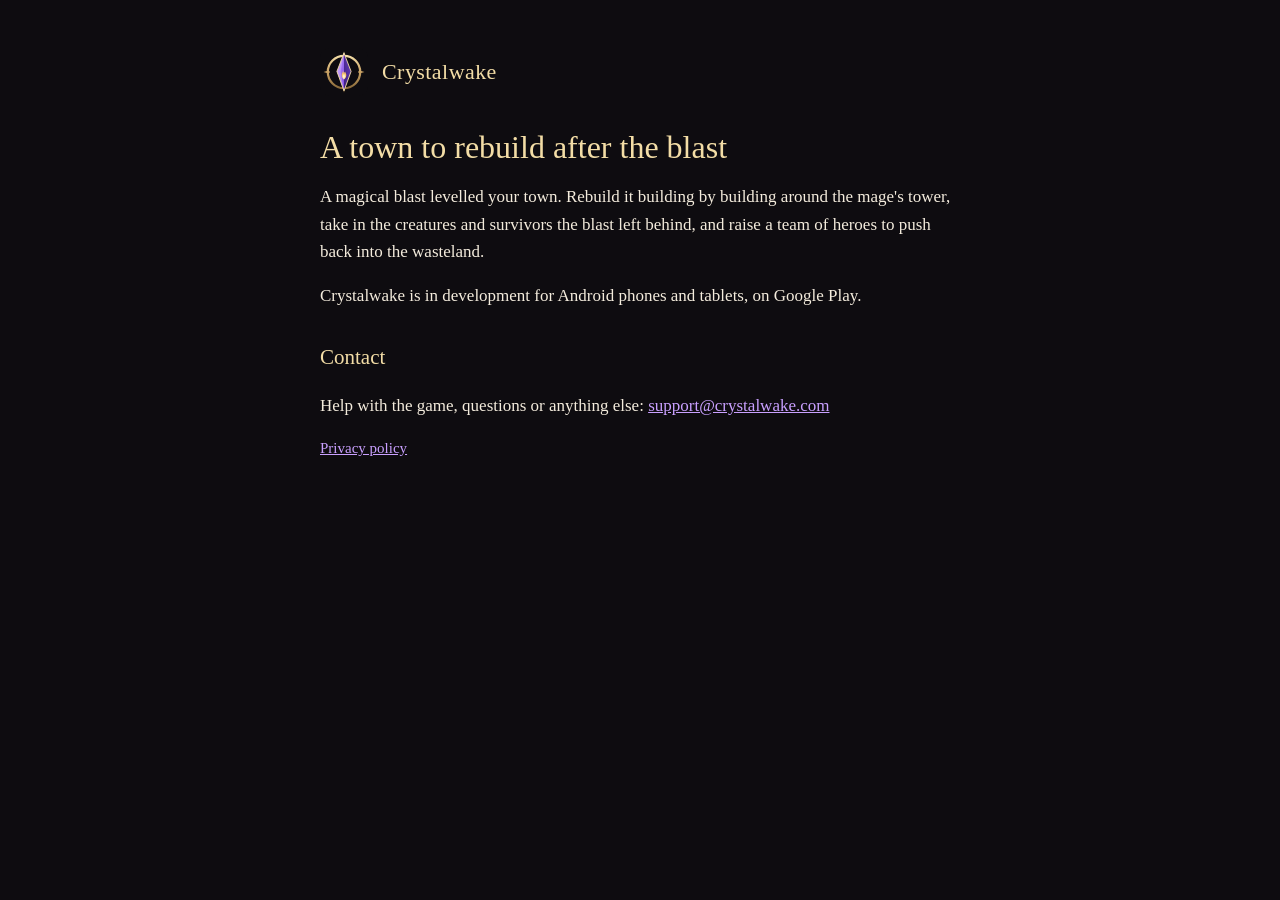
==== index.html @ 84128b28 "Crystalwake's site: the home page and the privacy policy at /privacy/" ====
<!doctype html>
<html lang="en">
<head>
<meta charset="utf-8">
<meta name="viewport" content="width=device-width, initial-scale=1">
<title>Crystalwake</title>
<meta name="description" content="Crystalwake: rebuild a town levelled by a magical blast, building by building, and raise a team of heroes.">
<link rel="icon" href="/icon.svg" type="image/svg+xml">
<link rel="stylesheet" href="/style.css">
</head>
<body>
<main>
<header><img src="/icon.svg" alt=""><a href="/">Crystalwake</a></header>
<h1>A town to rebuild after the blast</h1>
<p>A magical blast levelled your town. Rebuild it building by building around the mage's tower, take in the creatures and survivors the blast left behind, and raise a team of heroes to push back into the wasteland.</p>
<p>Crystalwake is in development for Android phones and tablets, on Google Play.</p>
<h2>Contact</h2>
<p>Help with the game, questions or anything else: <a href="mailto:support@crystalwake.com">support@crystalwake.com</a></p>
<p class="muted"><a href="/privacy/">Privacy policy</a></p>
</main>
</body>
</html>
---- style.css ----
:root { --bg: #0E0C10; --ink: #F4ECDD; --muted: #C9BFAE; --gold: #F3DDA6; --violet: #C9A0FF; }
* { box-sizing: border-box; }
html { background: var(--bg); }
body { margin: 0; background: var(--bg); color: var(--ink); font: 17px/1.6 Georgia, "Times New Roman", serif; }
main { max-width: 42rem; margin: 0 auto; padding: 48px 16px 64px; }
header { display: flex; align-items: center; gap: 14px; margin-bottom: 32px; }
header img { width: 48px; height: 48px; }
header a { color: var(--gold); text-decoration: none; font-size: 22px; letter-spacing: 0.02em; }
h1 { font-size: 32px; line-height: 1.2; margin: 0 0 8px; color: var(--gold); font-weight: normal; }
h2 { font-size: 21px; margin: 32px 0 8px; color: var(--gold); font-weight: normal; }
p, li { color: var(--ink); }
.muted { color: var(--muted); font-size: 15px; }
a { color: var(--violet); }
a:focus-visible { outline: 2px solid var(--gold); outline-offset: 2px; }
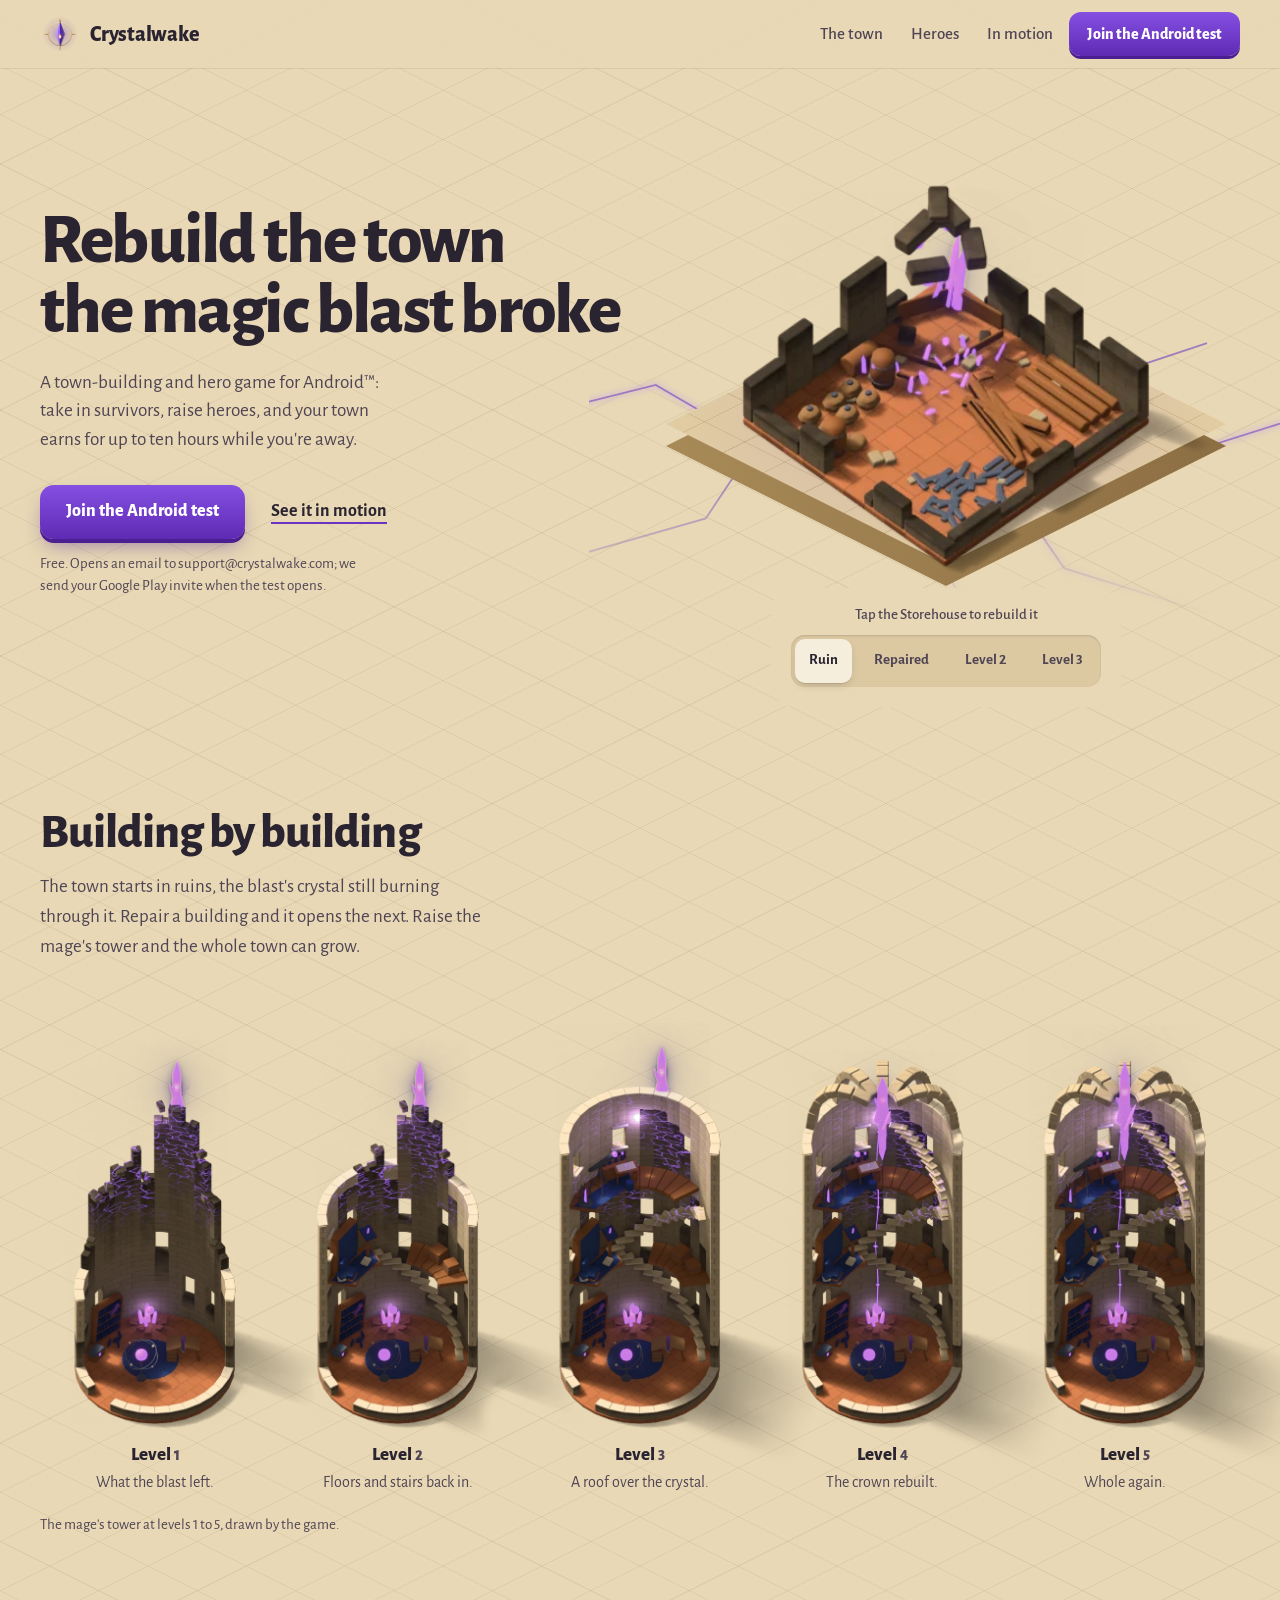
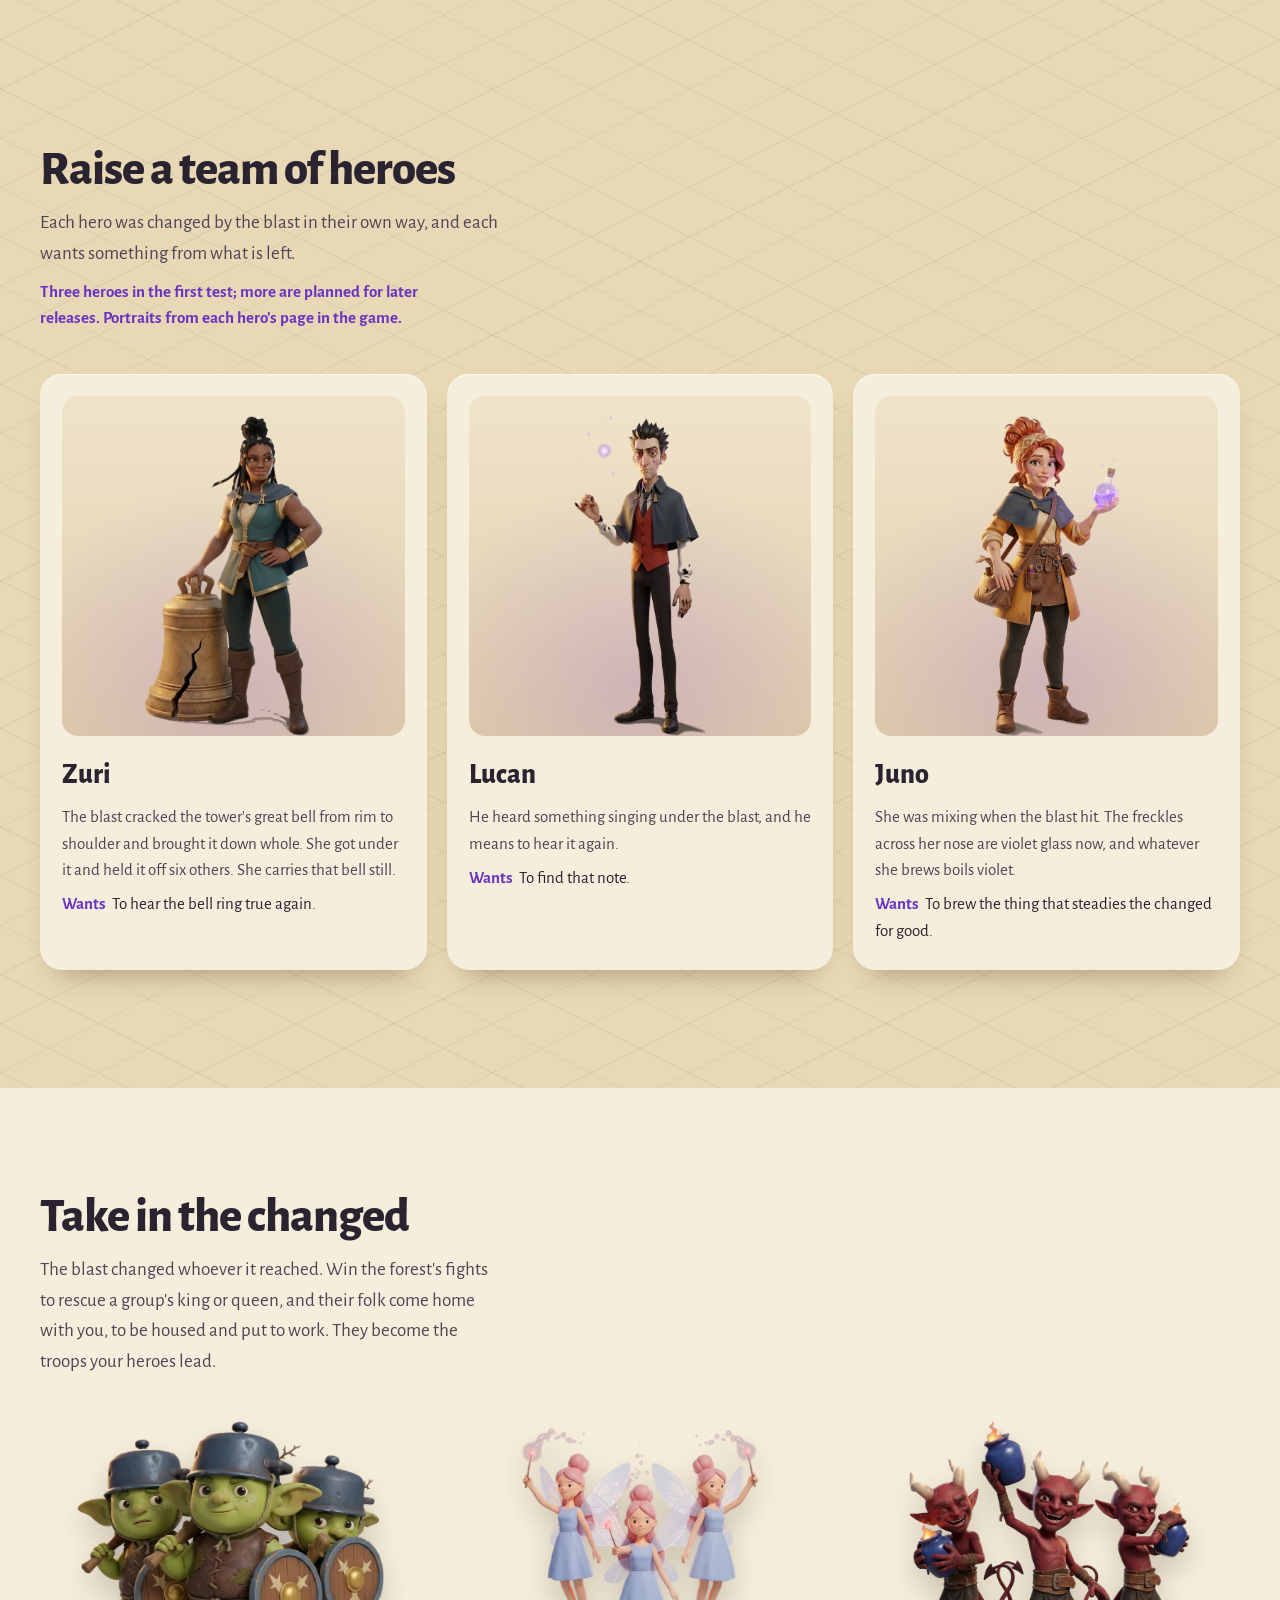
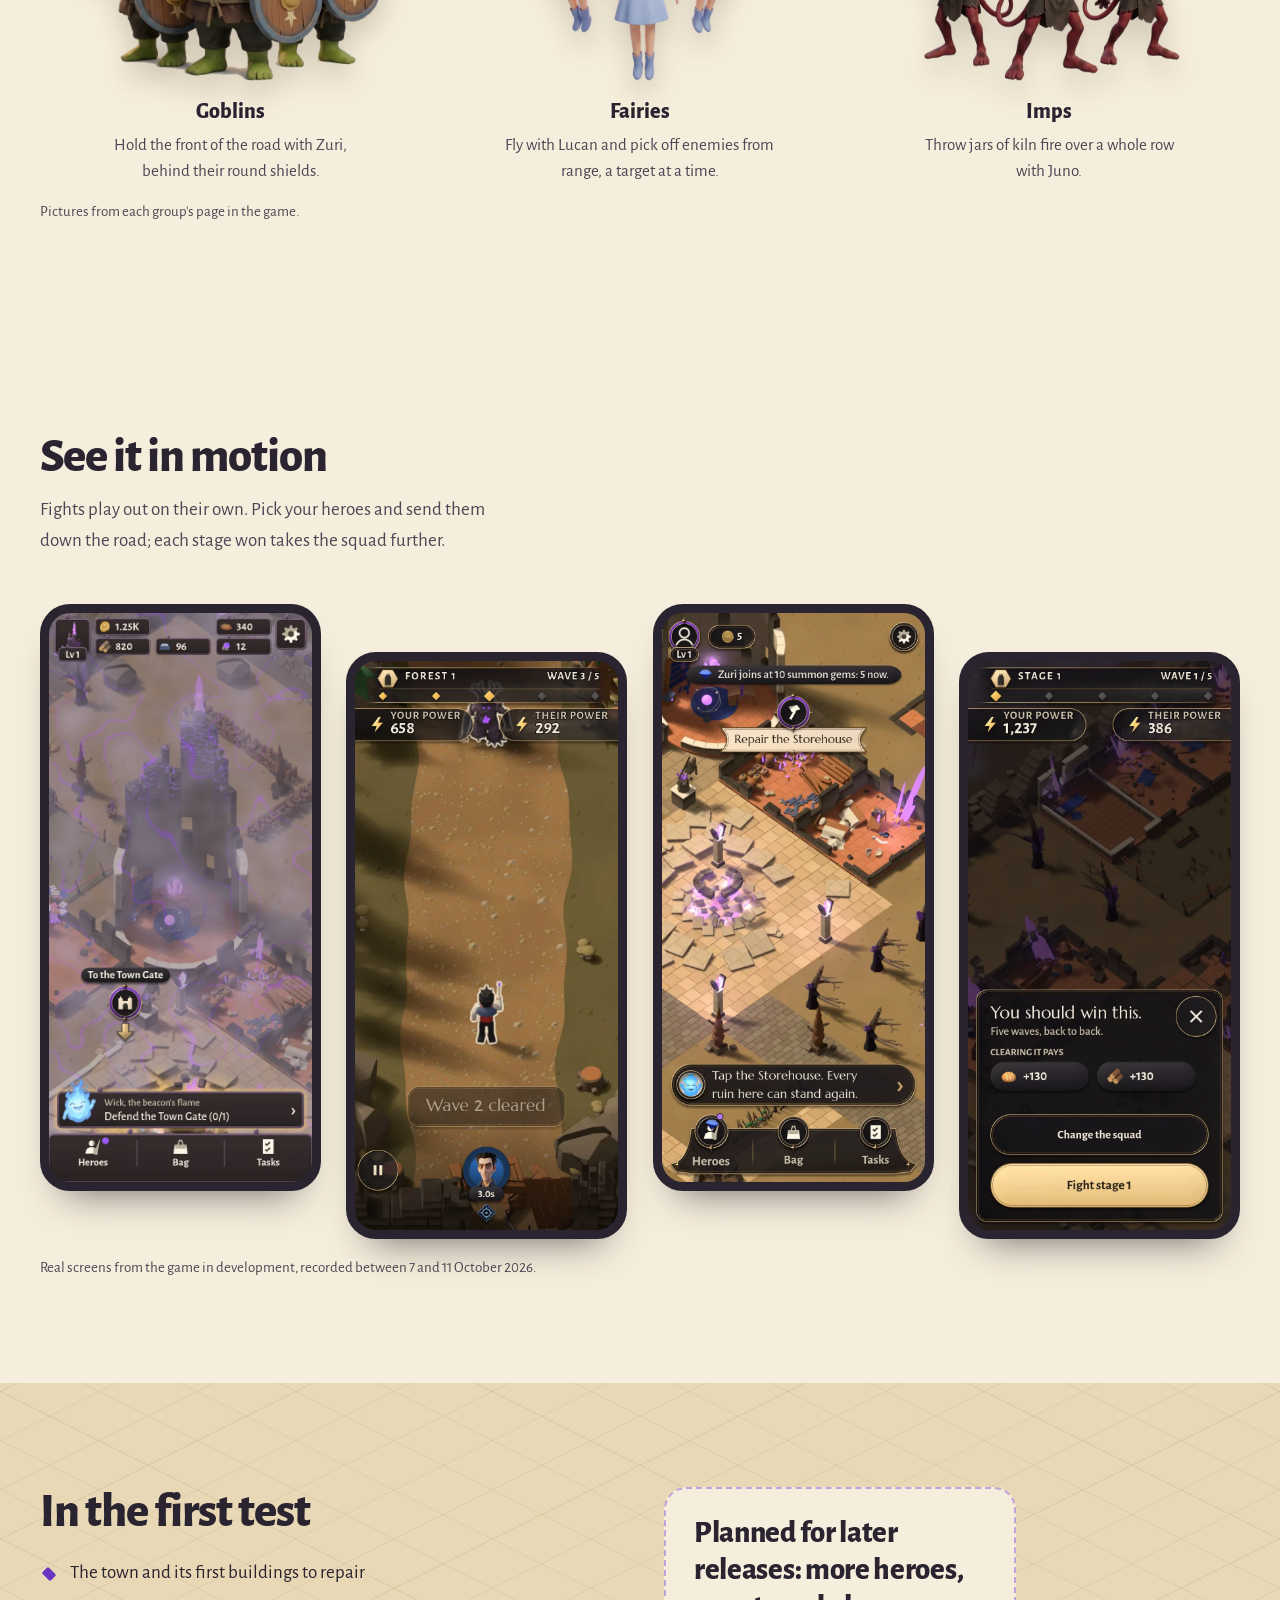
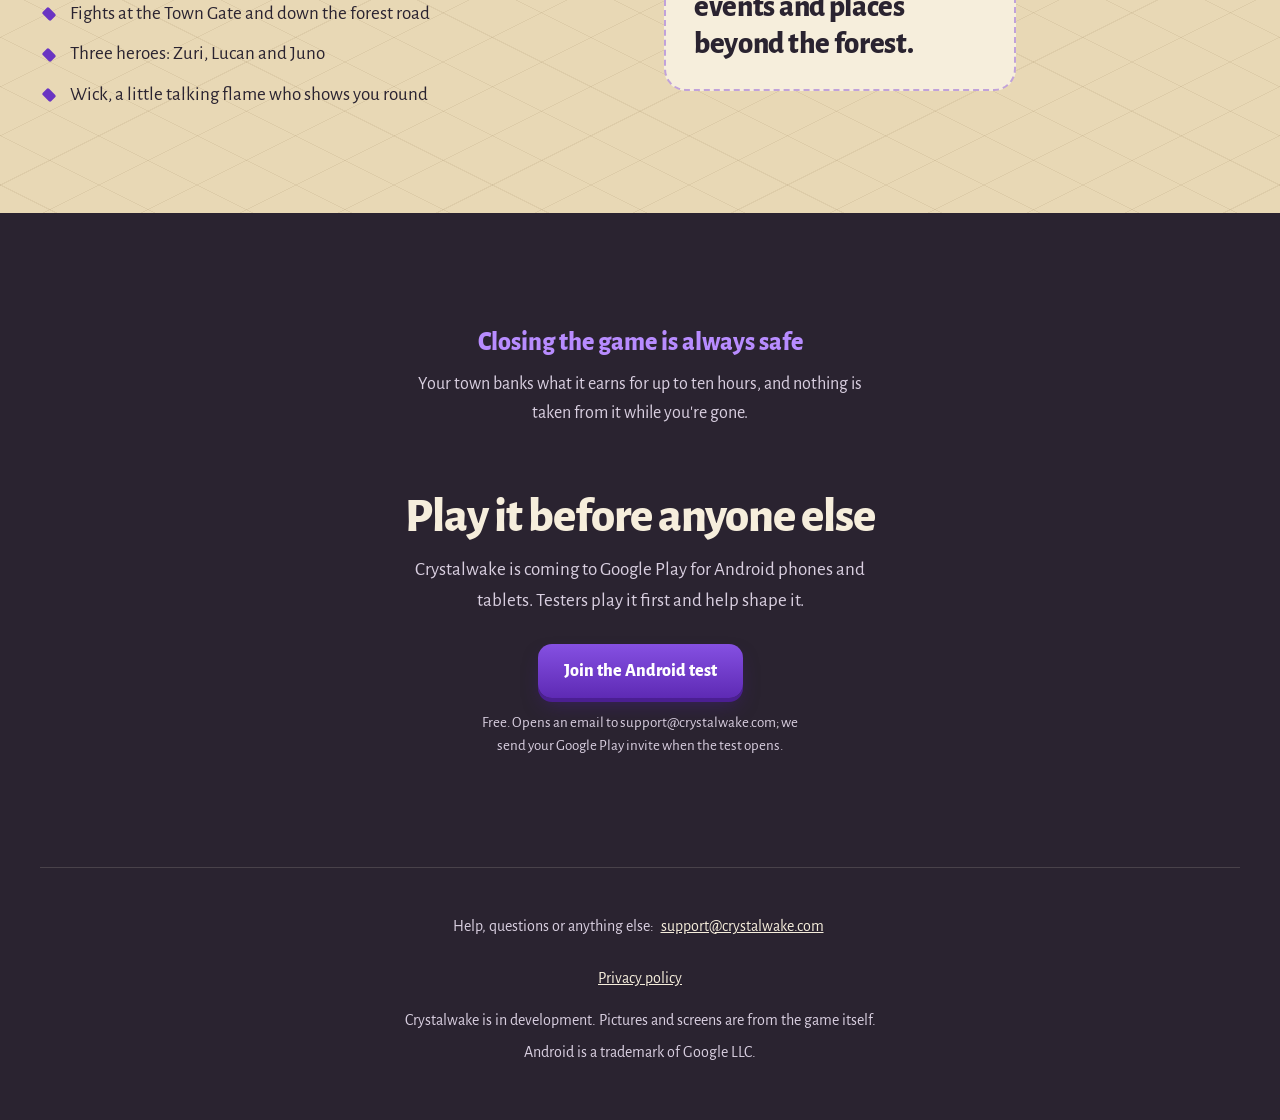
==== commit 6734b087: "Publish preview-3" ====
--- a/index.html
+++ b/index.html
@@ -3,20 +3,362 @@
 <head>
 <meta charset="utf-8">
 <meta name="viewport" content="width=device-width, initial-scale=1">
-<title>Crystalwake</title>
-<meta name="description" content="Crystalwake: rebuild a town levelled by a magical blast, building by building, and raise a team of heroes.">
-<link rel="icon" href="/icon.svg" type="image/svg+xml">
-<link rel="stylesheet" href="/style.css">
+<title>Crystalwake: rebuild the town the magic blast broke</title>
+<meta name="description" content="A town-building and hero game for Android phones and tablets. Rebuild a town a magic blast broke, take in its survivors, raise heroes and push back the mist. Join the Android test.">
+<link rel="canonical" href="https://crystalwake.com/">
+<meta property="og:type" content="website">
+<meta property="og:url" content="https://crystalwake.com/">
+<meta property="og:title" content="Crystalwake: rebuild the town the magic blast broke">
+<meta property="og:description" content="A town-building and hero game for Android phones and tablets. Rebuild a town a magic blast broke, take in its survivors, raise heroes and push back the mist. Join the Android test.">
+<meta property="og:image" content="https://crystalwake.com/assets/preview.jpg">
+<meta property="og:image:alt" content="The Storehouse as the blast left it and rebuilt, with the name Crystalwake">
+<meta name="twitter:card" content="summary_large_image">
+<link rel="icon" href="assets/emblem.svg" type="image/svg+xml">
+<link rel="preload" as="image" href="assets/store_ruin_body.webp">
+<script>document.documentElement.classList.add('js')</script>
+<style>
+@font-face { font-family: "Marcellus"; src: url(assets/fonts/Marcellus-400.woff2) format("woff2"); font-weight: 400; font-display: swap; unicode-range: U+0000-00FF, U+0131, U+0152-0153, U+02BB-02BC, U+02C6, U+02DA, U+02DC, U+0304, U+0308, U+0329, U+2000-206F, U+20AC, U+2122, U+2191, U+2193, U+2212, U+2215, U+FEFF, U+FFFD; }
+@font-face { font-family: "Alegreya Sans"; src: url([data-uri]) format("woff2"); font-weight: 400; font-display: block; unicode-range: U+0000-00FF, U+0131, U+0152-0153, U+02BB-02BC, U+02C6, U+02DA, U+02DC, U+0304, U+0308, U+0329, U+2000-206F, U+20AC, U+2122, U+2191, U+2193, U+2212, U+2215, U+FEFF, U+FFFD; }
+@font-face { font-family: "Alegreya Sans"; src: url([data-uri]) format("woff2"); font-weight: 500; font-display: block; unicode-range: U+0000-00FF, U+0131, U+0152-0153, U+02BB-02BC, U+02C6, U+02DA, U+02DC, U+0304, U+0308, U+0329, U+2000-206F, U+20AC, U+2122, U+2191, U+2193, U+2212, U+2215, U+FEFF, U+FFFD; }
+@font-face { font-family: "Alegreya Sans"; src: url([data-uri]) format("woff2"); font-weight: 700; font-display: block; unicode-range: U+0000-00FF, U+0131, U+0152-0153, U+02BB-02BC, U+02C6, U+02DA, U+02DC, U+0304, U+0308, U+0329, U+2000-206F, U+20AC, U+2122, U+2191, U+2193, U+2212, U+2215, U+FEFF, U+FFFD; }
+@font-face { font-family: "Alegreya Sans"; src: url([data-uri]) format("woff2"); font-weight: 800; font-display: block; unicode-range: U+0000-00FF, U+0131, U+0152-0153, U+02BB-02BC, U+02C6, U+02DA, U+02DC, U+0304, U+0308, U+0329, U+2000-206F, U+20AC, U+2122, U+2191, U+2193, U+2212, U+2215, U+FEFF, U+FFFD; }
+*, *::before, *::after { box-sizing: border-box; }
+html { -webkit-text-size-adjust: 100%; scroll-padding-top: 72px; }
+body { margin: 0; font-family: "Alegreya Sans", system-ui, sans-serif; font-size: 18px; line-height: 1.5; font-feature-settings: "lnum" 1; }
+img, video { display: block; max-width: 100%; height: auto; }
+[hidden] { display: none !important; }
+html, body { overflow-x: clip; }
+h1, h2, h3, p { margin: 0; }
+p { text-wrap: pretty; }
+a { color: inherit; }
+.skip { position: absolute; left: 16px; top: -100px; z-index: 100; padding: 12px 16px; background: #fff; color: #000; font-weight: 700; }
+.skip:focus { top: 12px; }
+:focus-visible { outline: 3px solid var(--focus, #F3DDA6); outline-offset: 3px; border-radius: 4px; }
+.sr-only { position: absolute; width: 1px; height: 1px; padding: 0; margin: -1px; overflow: hidden; clip: rect(0 0 0 0); white-space: nowrap; border: 0; }
+.layered { position: relative; }
+.layered img { position: absolute; inset: 0; width: 100%; height: 100%; }
+.layered img.shadow { opacity: .55; }
+.layered img.glow { opacity: .95; }
+@media (prefers-reduced-motion: reduce) {
+  *, *::before, *::after { animation-duration: .01ms !important; animation-delay: 0s !important; animation-iteration-count: 1 !important; transition-duration: .01ms !important; scroll-behavior: auto !important; }
+}
+.kbtn { display: inline-flex; align-items: center; justify-content: center; min-height: 56px; padding: 0 30px; border: 1px solid transparent; border-image: url(assets/kit_main.webp) 128 128 128 132 fill / 32px 32px 32px 33px / 14px stretch; font-weight: 800; font-size: 18px; color: #33210F; text-decoration: none; }
+.kbtn:hover { filter: brightness(1.06); }
+.kbtn:active { transform: translateY(1px); filter: brightness(.95); }
+.kbtn.small { min-height: 46px; padding: 0 20px; font-size: 16px; border-image-width: 26px 26px 26px 27px; border-image-outset: 11px; }
+.kpanel { border: 1px solid transparent; border-image: url(assets/kit_panel.webp) 152 fill / 38px / 14px stretch; padding: 28px; }
+.kparch { position: relative; border: 1px solid transparent; border-image: url(assets/kit_parchment.webp) 304 100 fill / 50% 18px / 6px stretch; color: #3B2A1E; padding: 24px 34px 18px; min-height: 92px; }
+.kplate { position: absolute; top: -16px; left: 30px; height: 30px; line-height: 30px; padding: 0 16px; border: 1px solid transparent; border-image: url(assets/kit_point.webp) 84 80 fill / 50% 23px / 8px stretch; font-family: "Marcellus", serif; font-size: 15px; color: #F3DDA6; white-space: nowrap; }
+.clipbtn { all: unset; box-sizing: border-box; display: flex; align-items: center; justify-content: center; min-height: 44px; margin: 14px auto 0; padding: 0 18px; border-radius: 22px; font-weight: 700; font-size: 16px; cursor: pointer; background: rgba(127, 127, 127, .18); }
+.clipbtn:focus-visible { outline: 3px solid var(--focus, #F3DDA6); outline-offset: 2px; }
+
+:root {
+  --sand: #E8D8B5; --sand-deep: #D3BC92; --sand-edge: #B89C6C; --dust: #F6EEDC; --ink: #2A2330; --ink-soft: #4F4554;
+  --vein: #6A34C2; --vein-light: #B88CFF; --mist: #EEE7FA; --night: #2A2330; --focus: #8146D8;
+}
+body { background: var(--sand); color: var(--ink); }
+.ground { background-color: var(--sand);
+  background-image: repeating-linear-gradient(26.565deg, rgba(120, 92, 52, .09) 0 1px, transparent 1px 44px), repeating-linear-gradient(-26.565deg, rgba(120, 92, 52, .09) 0 1px, transparent 1px 44px); }
+.bar { position: sticky; top: 0; z-index: 10; display: flex; align-items: center; gap: 24px; padding: 12px max(16px, calc((100% - 1200px) / 2)); background: rgba(232, 216, 181, .94); box-shadow: 0 1px 0 rgba(42, 35, 48, .08); }
+.brand { display: flex; align-items: center; gap: 10px; min-height: 44px; text-decoration: none; font-weight: 800; font-size: 22px; letter-spacing: -.01em; color: var(--ink); }
+.brand img { width: 40px; height: 40px; }
+.bar nav { display: flex; align-items: center; gap: 4px; margin-left: auto; }
+.bar nav a:not(.btn) { display: inline-flex; align-items: center; min-height: 44px; padding: 0 12px; text-decoration: none; font-weight: 500; font-size: 17px; color: var(--ink-soft); }
+.bar nav a:not(.btn):hover { color: var(--ink); text-decoration: underline; text-decoration-color: var(--vein); text-underline-offset: 6px; }
+.btn { display: inline-flex; align-items: center; justify-content: center; min-height: 54px; padding: 0 26px; border-radius: 14px; font-weight: 800; font-size: 18px; text-decoration: none; color: #fff;
+  background: linear-gradient(180deg, #8550E2, #5E2AB4); box-shadow: 0 4px 0 #4B1F92, 0 10px 20px -6px rgba(75, 31, 146, .55); transition: transform .12s ease, box-shadow .12s ease; }
+.btn:hover { transform: translateY(-1px); box-shadow: 0 5px 0 #4B1F92, 0 14px 24px -6px rgba(75, 31, 146, .6); }
+.btn:active { transform: translateY(3px); box-shadow: 0 1px 0 #4B1F92; }
+.btn.small { min-height: 44px; padding: 0 18px; font-size: 16px; border-radius: 12px; box-shadow: 0 3px 0 #4B1F92; }
+.textlink { display: inline-flex; align-items: center; min-height: 44px; padding: 0 6px; font-weight: 700; font-size: 18px; color: var(--ink); text-underline-offset: 6px; text-decoration-thickness: 2px; text-decoration-color: var(--vein); }
+
+.hero { position: relative; overflow: hidden; display: grid; grid-template-columns: minmax(0, 1fr) minmax(0, 1fr); align-items: center; gap: 24px; min-height: calc(84svh - 72px); padding: 8px max(16px, calc((100% - 1200px) / 2)) 24px; }
+#town { padding-top: 56px; }
+.veins { position: absolute; top: 0; bottom: 0; left: 46%; right: 0; width: 54%; height: 100%; pointer-events: none; -webkit-mask-image: linear-gradient(#000 58%, transparent 80%); mask-image: linear-gradient(#000 58%, transparent 80%); }
+.veins path { fill: none; stroke: var(--vein); stroke-width: 2.2; stroke-linecap: round; opacity: .55; }
+.veins path.glow { stroke: var(--vein-light); stroke-width: 9; opacity: .22; filter: blur(3px); }
+.copy { position: relative; z-index: 2; max-width: 620px; }
+h1 { font-weight: 800; font-size: clamp(44px, 5.6vw, 84px); line-height: .98; letter-spacing: -.025em; color: var(--ink); }
+h1 .l { display: block; }
+.sub { margin-top: 22px; font-size: clamp(19px, 1.5vw, 21px); line-height: 1.5; color: var(--ink-soft); max-width: 36ch; }
+.actions { display: flex; flex-wrap: wrap; align-items: center; gap: 14px 20px; margin-top: 30px; }
+.note { margin-top: 14px; font-size: 15px; color: var(--ink-soft); max-width: 42ch; }
+
+.board { --k: 1; position: relative; z-index: 1; justify-self: center; width: calc(600px * var(--k)); height: calc(520px * var(--k) + 96px); }
+.plot { position: absolute; left: 50%; top: calc(330px * var(--k)); width: calc(560px * var(--k)); height: calc(280px * var(--k)); transform: translate(-50%, -50%); }
+.plot::before, .plot::after { content: ""; position: absolute; inset: 0; clip-path: polygon(50% 0, 100% 50%, 50% 100%, 0 50%); }
+.plot::after { background: linear-gradient(90deg, #A88A58, #8C6E43); transform: translateY(calc(22px * var(--k))); z-index: -1; }
+.plot::before { background-color: #E2CDA2; background-image: repeating-linear-gradient(26.565deg, rgba(120, 92, 52, .16) 0 1px, transparent 1px calc(36px * var(--k))), repeating-linear-gradient(-26.565deg, rgba(120, 92, 52, .16) 0 1px, transparent 1px calc(36px * var(--k))), radial-gradient(closest-side, rgba(129, 70, 216, .18), transparent); }
+.building { all: unset; position: absolute; left: calc(50% - 197px * var(--k) * 1.12); top: calc(330px * var(--k) - 287px * var(--k) * 1.12); width: calc(462px * var(--k) * 1.12); height: calc(436px * var(--k) * 1.12); cursor: pointer; }
+.building:focus-visible { outline: 3px solid var(--focus); outline-offset: -40px; border-radius: 24px; }
+.state { position: absolute; inset: 0; opacity: 0; transition: opacity .35s ease, transform .35s ease; transform: translateY(6px); }
+.state.on { opacity: 1; transform: none; }
+.puff { position: absolute; left: 42%; top: 50%; width: 10px; height: 10px; border-radius: 50%; background: rgba(240, 228, 200, .95); opacity: 0; pointer-events: none; }
+.building.built .puff { animation: puff .7s ease-out; }
+.building.built .puff:nth-child(2) { --dx: -90px; --dy: -40px; } .building.built .puff:nth-child(3) { --dx: 80px; --dy: -54px; } .building.built .puff:nth-child(4) { --dx: -40px; --dy: 30px; } .building.built .puff:nth-child(5) { --dx: 110px; --dy: 20px; }
+@keyframes puff { 0% { opacity: .9; transform: translate(0, 0) scale(1); } 100% { opacity: 0; transform: translate(var(--dx, 0), var(--dy, -60px)) scale(5); } }
+.tap { position: absolute; left: 50%; top: calc(500px * var(--k)); transform: translateX(-50%); display: none; width: max-content; max-width: 100%; text-align: center; padding: 10px 14px 14px; border-radius: 18px; background: var(--sand); box-shadow: 0 0 0 6px var(--sand); }
+html.js .tap { display: block; }
+.tap p { font-size: 15px; font-weight: 500; color: var(--ink-soft); margin-bottom: 8px; }
+.seg { display: inline-flex; padding: 4px; gap: 8px; border-radius: 14px; background: #DCC9A2; box-shadow: inset 0 1px 2px rgba(42, 35, 48, .18); }
+.seg button { all: unset; box-sizing: border-box; min-height: 44px; min-width: 44px; padding: 0 14px; border-radius: 10px; font-weight: 700; font-size: 15px; color: var(--ink-soft); cursor: pointer; display: inline-flex; align-items: center; }
+.seg button[aria-pressed="true"] { background: var(--dust); color: var(--ink); box-shadow: 0 1px 0 rgba(0, 0, 0, .08), 0 4px 10px -4px rgba(42, 35, 48, .3); }
+.seg button:focus-visible { outline: 3px solid var(--focus); outline-offset: 1px; }
+.mist { position: absolute; inset: -10%; pointer-events: none; z-index: 3; }
+.mist span { position: absolute; border-radius: 50%; background: radial-gradient(closest-side, rgba(238, 231, 250, .96), rgba(238, 231, 250, .6) 55%, rgba(238, 231, 250, 0)); animation: clear 1.9s cubic-bezier(.3, .6, .2, 1) .35s both; }
+.mist span:nth-child(1) { left: 40%; top: 18%; width: 60%; height: 64%; --mx: 30%; --my: -12%; }
+.mist span:nth-child(2) { left: 52%; top: 40%; width: 56%; height: 58%; --mx: 40%; --my: 26%; animation-delay: .45s; }
+.mist span:nth-child(3) { left: 30%; top: 46%; width: 48%; height: 50%; --mx: -36%; --my: 30%; animation-delay: .25s; }
+@keyframes clear { from { opacity: 1; transform: none; } to { opacity: 0; transform: translate(var(--mx), var(--my)) scale(1.3); } }
+
+section { position: relative; }
+.wrap { width: min(1200px, 100% - 32px); margin: 0 auto; }
+h2 { font-weight: 800; font-size: clamp(34px, 3.8vw, 56px); line-height: 1.02; letter-spacing: -.02em; color: var(--ink); text-wrap: balance; }
+.lead { margin-top: 14px; font-size: 19px; line-height: 1.6; color: var(--ink-soft); max-width: 46ch; }
+.band { padding: 104px 0; }
+
+.levels { display: grid; grid-template-columns: repeat(5, minmax(0, 1fr)); gap: 12px; margin-top: 48px; }
+.level { margin: 0; text-align: center; }
+.level .layered { width: 200%; aspect-ratio: 937 / 953; margin: 0 0 -22% 3.2%; -webkit-mask-image: linear-gradient(to right, #000 40%, transparent 62%); mask-image: linear-gradient(to right, #000 40%, transparent 62%); }
+.level figcaption { position: relative; }
+.level figcaption { margin-top: 12px; }
+.level b { display: block; font-weight: 800; font-size: 19px; }
+.level span { font-size: 16px; color: var(--ink-soft); }
+.levels-wrap { overflow: visible; }
+.caption { margin-top: 18px; font-size: 15px; color: var(--ink-soft); max-width: 62ch; }
+[data-fact^="date"] { white-space: nowrap; }
+
+.changed { background: var(--dust); }
+.changed .wrap { display: grid; grid-template-columns: minmax(0, 1fr) minmax(0, 1fr); gap: 48px; align-items: center; }
+.folk-wrap { display: block !important; }
+.folk { display: grid; grid-template-columns: repeat(3, minmax(0, 1fr)); gap: 28px; margin-top: 44px; }
+.folk figure { margin: 0; text-align: center; }
+.folk img { width: 100%; height: 260px; object-fit: contain; object-position: bottom; filter: drop-shadow(0 14px 14px rgba(70, 50, 30, .22)); }
+.folk figcaption { margin: 14px auto 0; max-width: 30ch; font-size: 17px; line-height: 1.5; color: var(--ink-soft); }
+.folk figcaption b { display: block; font-weight: 800; font-size: 22px; color: var(--ink); margin-bottom: 4px; }
+
+.roster { display: grid; grid-auto-flow: column; grid-auto-columns: minmax(280px, 1fr); gap: 20px; margin: 24px -14px -30px; overflow-x: auto; scroll-snap-type: x mandatory; scroll-padding: 0 14px; padding: 20px 14px 44px; }
+.card { scroll-snap-align: start; margin: 0; padding: 22px 22px 26px; border-radius: 22px; background: var(--dust); box-shadow: 0 1px 0 rgba(255, 255, 255, .6) inset, 0 18px 30px -18px rgba(70, 50, 30, .45); }
+.card .portrait { height: 340px; display: flex; align-items: flex-end; justify-content: center; border-radius: 16px; background: radial-gradient(70% 60% at 50% 85%, rgba(129, 70, 216, .22), transparent), linear-gradient(#EFE3CB, #E2CFA9); overflow: hidden; }
+.card img { height: 320px; width: auto; }
+.card h3 { margin-top: 18px; font-weight: 800; font-size: 28px; }
+.card p { margin-top: 8px; font-size: 17px; line-height: 1.55; color: var(--ink-soft); }
+.card .wants { color: var(--ink); }
+.card .wants b { color: var(--vein); margin-right: 6px; }
+.more { margin-top: 10px; font-weight: 700; font-size: 17px; color: var(--vein); max-width: 46ch; }
+
+.phones { display: grid; grid-template-columns: repeat(4, minmax(0, 1fr)); gap: clamp(12px, 2vw, 28px); margin-top: 48px; align-items: start; }
+.phone { border: 9px solid var(--night); border-radius: 30px; overflow: hidden; background: var(--night); box-shadow: 0 24px 40px -24px rgba(42, 35, 48, .7); }
+.phone:nth-child(even) { margin-top: 48px; }
+.phone img, .phone video { width: 100%; aspect-ratio: 400 / 866; object-fit: cover; }
+.phone.clip { position: relative; }
+.phone.clip .clipbtn { position: absolute; left: 50%; top: 38%; transform: translateX(-50%); margin: 0; background: rgba(42, 35, 48, .82); color: #fff; white-space: nowrap; }
+
+.news .wrap { display: grid; grid-template-columns: minmax(0, 1fr) minmax(0, 1fr); gap: 48px; align-items: start; }
+.ticks { list-style: none; padding: 0; margin: 22px 0 0; display: grid; gap: 12px; font-size: 19px; }
+.ticks li { position: relative; padding-left: 30px; }
+.ticks li::before { content: ""; position: absolute; left: 3px; top: .45em; width: 12px; height: 12px; transform: rotate(45deg) scaleY(.75); background: var(--vein); border-radius: 2px; }
+.next { font-weight: 800; font-size: clamp(24px, 2.4vw, 32px); line-height: 1.2; letter-spacing: -.01em; color: var(--ink); max-width: 22ch; padding: 26px 28px; border-radius: 22px; background: var(--dust); border: 2px dashed rgba(129, 70, 216, .45); }
+
+.join { background: var(--night); color: var(--dust); text-align: center; padding: 110px 0; }
+.join h2 { color: var(--dust); }
+.join .lead, .join .note { color: #D9CFE0; margin-left: auto; margin-right: auto; }
+.join .actions { justify-content: center; }
+.away { margin: 0 auto 64px; max-width: 46ch; }
+.away h3 { text-wrap: balance; font-weight: 800; font-size: 26px; color: var(--vein-light); }
+.away p { margin-top: 8px; font-size: 18px; line-height: 1.6; color: #D9CFE0; }
+.joinbar { display: none; }
+@media (max-width: 760px) { html.js .joinbar { display: flex; position: fixed; left: 0; right: 0; bottom: 0; z-index: 20; justify-content: center; padding: 10px 16px calc(10px + env(safe-area-inset-bottom)); background: rgba(232, 216, 181, .94); box-shadow: 0 -6px 16px -8px rgba(42, 35, 48, .4); transform: translateY(110%); transition: transform .25s ease; } html.js .joinbar.on { transform: none; } html.js .joinbar .btn { width: 100%; max-width: 420px; } html.js footer { padding-bottom: 132px; } }
+footer { background: var(--night); color: #D9CFE0; text-align: center; padding: 0 16px 56px; font-size: 16px; }
+footer .rule { width: min(1200px, 100%); margin: 0 auto 36px; border-top: 1px solid rgba(246, 238, 220, .15); }
+footer p + p { margin-top: 8px; }
+footer a { display: inline-flex; align-items: center; min-height: 44px; padding: 0 4px; color: var(--dust); }
+
+@media (min-width: 961px) and (max-width: 1279px) { .board { --k: .74; } }
+@media (max-width: 960px) {
+  .bar nav a:not(.btn) { display: none; }
+  .hero { grid-template-columns: 1fr; min-height: 0; padding-top: 0; gap: 8px; }
+  h1 { font-size: clamp(40px, 11vw, 60px); }
+  .sub { margin-top: 14px; font-size: 18px; }
+  .actions { margin-top: 22px; }
+  .board { --k: .6; }
+  .changed .wrap, .news .wrap { grid-template-columns: 1fr; gap: 28px; }
+  .folk { grid-template-columns: 1fr; gap: 36px; }
+  .folk img { height: 240px; }
+  .levels { grid-template-columns: repeat(5, min(60%, 220px)); overflow-x: auto; scroll-snap-type: x mandatory; scroll-padding: 0 16px; margin: 40px calc(50% - 50vw) 0; padding: 0 16px 8px; }
+  .levels::after { content: ""; width: 1px; }
+  .level { scroll-snap-align: center; }
+  .phones { grid-template-columns: repeat(2, minmax(0, 1fr)); }
+  .phone:nth-child(even) { margin-top: 32px; }
+  .roster { grid-auto-columns: min(82%, 340px); }
+  .lead { font-size: 18px; }
+  .band { padding: 80px 0; }
+}
+@media (max-width: 520px) { .bar nav .btn { display: none; } h1 .l { display: inline; } }
+@media (prefers-reduced-motion: reduce) { .mist { display: none; } }
+</style>
 </head>
-<body>
-<main>
-<header><img src="/icon.svg" alt=""><a href="/">Crystalwake</a></header>
-<h1>A town to rebuild after the blast</h1>
-<p>A magical blast levelled your town. Rebuild it building by building around the mage's tower, take in the creatures and survivors the blast left behind, and raise a team of heroes to push back into the wasteland.</p>
-<p>Crystalwake is in development for Android phones and tablets, on Google Play.</p>
-<h2>Contact</h2>
-<p>Help with the game, questions or anything else: <a href="mailto:support@crystalwake.com">support@crystalwake.com</a></p>
-<p class="muted"><a href="/privacy/">Privacy policy</a></p>
+<body class="ground">
+<a class="skip" href="#main">Skip to the page</a>
+<header class="bar">
+  <a class="brand" href="#top"><img src="assets/emblem.svg" alt="" width="40" height="40">Crystalwake</a>
+  <nav aria-label="Sections">
+    <a href="#town">The town</a><a href="#heroes">Heroes</a><a href="#motion">In motion</a>
+    <a class="btn small" href="mailto:support@crystalwake.com?subject=Crystalwake%20Android%20test&amp;body=Please%20add%20me%20to%20the%20Crystalwake%20test.%20My%20Google%20account%20email%20for%20the%20Play%20invite%3A%20">Join the Android test</a>
+  </nav>
+</header>
+<main id="main">
+<section class="hero" id="top" aria-labelledby="h1">
+  <svg class="veins" viewBox="560 0 880 820" preserveAspectRatio="xMinYMid slice" aria-hidden="true">
+    <path class="glow" d="M1040 470 L1180 430 L1250 470 L1440 410 M1040 470 L960 560 L1010 640 L930 820 M1040 470 L860 420 L760 450 L640 380 L520 410 M1040 470 L1130 600 L1290 650 L1440 760"/>
+    <path d="M1040 470 L1180 430 L1250 470 L1440 410 M1040 470 L960 560 L1010 640 L930 820 M1040 470 L860 420 L760 450 L640 380 L520 410 M1040 470 L1130 600 L1290 650 L1440 760 M1180 430 L1210 360 L1300 330 M760 450 L700 540 L560 580"/>
+  </svg>
+  <div class="copy">
+    <h1 id="h1"><span class="l">Rebuild the town</span> <span class="l">the magic blast broke</span></h1>
+    <p class="sub">A town-building and hero game for Android™: take in survivors, raise heroes, and your town earns for up to <span data-fact="bank_hours">ten</span> hours while you&#x27;re away.</p>
+    <div class="actions">
+      <a class="btn" href="mailto:support@crystalwake.com?subject=Crystalwake%20Android%20test&amp;body=Please%20add%20me%20to%20the%20Crystalwake%20test.%20My%20Google%20account%20email%20for%20the%20Play%20invite%3A%20">Join the Android test</a>
+      <a class="textlink" href="#motion">See it in motion</a>
+    </div>
+    <p class="note">Free. Opens an email to support@crystalwake.com; we send your Google Play invite when the test opens.</p>
+  </div>
+  <div class="board">
+    <div class="plot" aria-hidden="true"></div>
+    <button class="building" type="button" aria-label="The Storehouse, from the ruin you find to its highest level. Tap to rebuild it." aria-describedby="store-state">
+      <div class="state on" data-state="ruin"><div class="layered" style="position:absolute;inset:0"><img class="shadow" src="assets/store_ruin_shadow.webp" alt=""><img src="assets/store_ruin_body.webp" alt=""><img class="glow" src="assets/store_ruin_glow.webp" alt=""></div></div>
+      <div class="state" data-state="repaired"><div class="layered" style="position:absolute;inset:0"><img class="shadow" src="assets/store_repaired_shadow.webp" alt=""><img src="assets/store_repaired_body.webp" alt=""><img class="glow" src="assets/store_repaired_glow.webp" alt=""></div></div>
+      <div class="state" data-state="level2"><div class="layered" style="position:absolute;inset:0"><img class="shadow" src="assets/store_level2_shadow.webp" alt=""><img src="assets/store_level2_body.webp" alt=""><img class="glow" src="assets/store_level2_glow.webp" alt=""></div></div>
+      <div class="state" data-state="level3"><div class="layered" style="position:absolute;inset:0"><img class="shadow" src="assets/store_level3_shadow.webp" alt=""><img src="assets/store_level3_body.webp" alt=""><img class="glow" src="assets/store_level3_glow.webp" alt=""></div></div>
+      <span class="puff"></span><span class="puff"></span><span class="puff"></span><span class="puff"></span><span class="puff"></span>
+    </button>
+    <div class="tap">
+      <p id="store-state" aria-live="polite"><span class="first">Tap the Storehouse to rebuild it</span><span class="after" hidden>Storehouse: <span class="name"></span></span></p>
+      <div class="seg" role="group" aria-label="The Storehouse, from the ruin you find to its highest level. Tap to rebuild it.">
+        <button type="button" data-state="ruin" aria-pressed="true"><span data-fact="store_state:ruin">Ruin</span></button>
+        <button type="button" data-state="repaired" aria-pressed="false"><span data-fact="store_state:repaired">Repaired</span></button>
+        <button type="button" data-state="level2" aria-pressed="false"><span data-fact="store_state:level2">Level 2</span></button>
+        <button type="button" data-state="level3" aria-pressed="false"><span data-fact="store_state:level3">Level 3</span></button>
+      </div>
+    </div>
+  </div>
+  <div class="mist" aria-hidden="true"><span></span><span></span><span></span></div>
+</section>
+
+<section class="band" id="town" aria-labelledby="h-town">
+  <div class="wrap">
+    <h2 id="h-town">Building by building</h2>
+    <p class="lead">The town starts in ruins, the blast&#x27;s crystal still burning through it. Repair a building and it opens the next. Raise the mage&#x27;s tower and the whole town can grow.</p>
+    <div class="levels-wrap"><div class="levels">
+      <figure class="level"><div class="layered"><img class="shadow" src="assets/tower_tier1_shadow.webp" alt="" loading="lazy"><img src="assets/tower_tier1_body.webp" alt="" loading="lazy"><img class="glow" src="assets/tower_tier1_glow.webp" alt="" loading="lazy"></div><figcaption><b>Level <span data-fact="level:1">1</span></b><span>What the blast left.</span></figcaption></figure>
+      <figure class="level"><div class="layered"><img class="shadow" src="assets/tower_tier2_shadow.webp" alt="" loading="lazy"><img src="assets/tower_tier2_body.webp" alt="" loading="lazy"><img class="glow" src="assets/tower_tier2_glow.webp" alt="" loading="lazy"></div><figcaption><b>Level <span data-fact="level:2">2</span></b><span>Floors and stairs back in.</span></figcaption></figure>
+      <figure class="level"><div class="layered"><img class="shadow" src="assets/tower_tier3_shadow.webp" alt="" loading="lazy"><img src="assets/tower_tier3_body.webp" alt="" loading="lazy"><img class="glow" src="assets/tower_tier3_glow.webp" alt="" loading="lazy"></div><figcaption><b>Level <span data-fact="level:3">3</span></b><span>A roof over the crystal.</span></figcaption></figure>
+      <figure class="level"><div class="layered"><img class="shadow" src="assets/tower_tier4_shadow.webp" alt="" loading="lazy"><img src="assets/tower_tier4_body.webp" alt="" loading="lazy"><img class="glow" src="assets/tower_tier4_glow.webp" alt="" loading="lazy"></div><figcaption><b>Level <span data-fact="level:4">4</span></b><span>The crown rebuilt.</span></figcaption></figure>
+      <figure class="level"><div class="layered"><img class="shadow" src="assets/tower_tier5_shadow.webp" alt="" loading="lazy"><img src="assets/tower_tier5_body.webp" alt="" loading="lazy"><img class="glow" src="assets/tower_tier5_glow.webp" alt="" loading="lazy"></div><figcaption><b>Level <span data-fact="level:5">5</span></b><span>Whole again.</span></figcaption></figure>
+    </div></div>
+    <p class="caption">The mage&#x27;s tower at levels <span data-fact="first_level">1</span> to <span data-fact="tower_levels">5</span>, drawn by the game.</p>
+  </div>
+</section>
+
+
+
+<section class="band" id="heroes" aria-labelledby="h-heroes">
+  <div class="wrap">
+    <h2 id="h-heroes">Raise a team of heroes</h2>
+    <p class="lead">Each hero was changed by the blast in their own way, and each wants something from what is left.</p>
+    <p class="more"><span data-fact="hero_count_cap">Three</span> heroes in the first test; more are planned for later releases. Portraits from each hero&#x27;s page in the game.</p>
+    <div class="roster">
+      <figure class="card" data-hero="zuri"><div class="portrait"><img src="assets/zuri.webp" alt="Zuri, a hero resting a hand on a great cracked bell" loading="lazy" width="504" height="900"></div>
+        <figcaption><h3><span data-fact="hero_name:zuri">Zuri</span></h3><p><span data-fact="story:zuri:1">The blast cracked the tower&#x27;s great bell from rim to shoulder and brought it down whole. She got under it and held it off six others. She carries that bell still.</span></p><p class="wants"><b>Wants</b><span data-fact="story:zuri:3">To hear the bell ring true again.</span></p></figcaption></figure>
+      <figure class="card" data-hero="lucan"><div class="portrait"><img src="assets/lucan.webp" alt="Lucan, a hero in a red waistcoat with a violet glow at his fingertips" loading="lazy" width="371" height="900"></div>
+        <figcaption><h3><span data-fact="hero_name:lucan">Lucan</span></h3><p><span data-fact="story:lucan:2">He heard something singing under the blast, and he means to hear it again.</span></p><p class="wants"><b>Wants</b><span data-fact="story:lucan:3">To find that note.</span></p></figcaption></figure>
+      <figure class="card" data-hero="juno"><div class="portrait"><img src="assets/juno.webp" alt="Juno, a hero with a satchel, holding up a violet potion" loading="lazy" width="413" height="900"></div>
+        <figcaption><h3><span data-fact="hero_name:juno">Juno</span></h3><p><span data-fact="story:juno:1">She was mixing when the blast hit. The freckles across her nose are violet glass now, and whatever she brews boils violet.</span></p><p class="wants"><b>Wants</b><span data-fact="story:juno:3">To brew the thing that steadies the changed for good.</span></p></figcaption></figure>
+    </div>
+  </div>
+</section>
+
+<section class="band changed" aria-labelledby="h-changed">
+  <div class="wrap folk-wrap">
+    <div><h2 id="h-changed">Take in the changed</h2><p class="lead">The blast changed whoever it reached. Win the forest&#x27;s fights to rescue a group&#x27;s king or queen, and their folk come home with you, to be housed and put to work. They become the troops your heroes lead.</p></div>
+    <div class="folk">
+      <figure data-follower="goblins" data-hero="zuri"><img src="assets/group_goblins.webp" alt="Goblins with pot helmets, clubs and round shields" loading="lazy" width="720" height="611"><figcaption><b>Goblins</b>Hold the front of the road with <span data-fact="hero_name:zuri">Zuri</span>, behind their round shields.</figcaption></figure>
+      <figure data-follower="fairies" data-hero="lucan"><img src="assets/group_fairies.webp" alt="Fairies in blue dresses with pale wings and rose-tipped wands" loading="lazy" width="658" height="720"><figcaption><b>Fairies</b>Fly with <span data-fact="hero_name:lucan">Lucan</span> and pick off enemies from range, a target at a time.</figcaption></figure>
+      <figure data-follower="imps" data-hero="juno"><img src="assets/group_imps.webp" alt="Crimson imps with horns and tails, holding jars of kiln fire" loading="lazy" width="720" height="667"><figcaption><b>Imps</b>Throw jars of kiln fire over a whole row with <span data-fact="hero_name:juno">Juno</span>.</figcaption></figure>
+    </div>
+    <p class="caption">Pictures from each group&#x27;s page in the game.</p>
+  </div>
+</section>
+
+<section class="band changed" id="motion" aria-labelledby="h-motion">
+  <div class="wrap" style="display:block">
+    <h2 id="h-motion">See it in motion</h2>
+    <p class="lead">Fights play out on their own. Pick your heroes and send them down the road; each stage won takes the squad further.</p>
+    <div class="phones">
+      <div class="phone"><img src="assets/screen_town.webp" alt="The town in the game: the ruined mage&#x27;s tower in the middle, violet cracks across the ground, the Town Gate marker and Wick&#x27;s task line at the bottom" loading="lazy" width="600" height="1299"></div>
+      <div class="phone clip"><video src="assets/clip_forest.mp4" poster="assets/screen_forest.webp" muted loop playsinline preload="none" aria-label="A fight on the forest road, recorded from the game"></video><button class="clipbtn" type="button" hidden><span class="play">Play the clip</span><span class="pause" hidden>Pause the clip</span></button></div>
+      <div class="phone"><img src="assets/screen_repair.webp" alt="The town in the game with the Storehouse marked for repair" loading="lazy" width="800" height="1732"></div>
+      <div class="phone"><img src="assets/screen_fight.webp" alt="A fight in the game: a hero on a stone road facing a creature, with each side&#x27;s power at the top" loading="lazy" width="800" height="1732"></div>
+    </div>
+    <p class="caption">Real screens from the game in development, recorded <span data-fact="dates:clip_forest.mp4+screen_forest.webp+screen_town.webp+screen_repair.webp+screen_fight.webp">between 7 and 11 October 2026</span>.</p>
+  </div>
+</section>
+
+<section class="band news" id="news" aria-labelledby="h-news">
+  <div class="wrap">
+    <div><h2 id="h-news">In the first test</h2><ul class="ticks"><li>The town and its first buildings to repair</li><li>Fights at the Town Gate and down the forest road</li><li><span data-fact="hero_count_cap">Three</span> heroes: <span data-fact="hero_names">Zuri, Lucan and Juno</span></li><li>Wick, a little talking flame who shows you round</li></ul></div>
+    <p class="next">Planned for later releases: more heroes, events and places beyond the forest.</p>
+  </div>
+</section>
+
+<section class="join" aria-labelledby="h-join">
+  <div class="wrap">
+    <div class="away"><h3>Closing the game is always safe</h3><p>Your town banks what it earns for up to <span data-fact="bank_hours">ten</span> hours, and nothing is taken from it while you&#x27;re gone.</p></div>
+    <h2 id="h-join">Play it before anyone else</h2>
+    <p class="lead">Crystalwake is coming to Google Play for Android phones and tablets. Testers play it first and help shape it.</p>
+    <div class="actions" style="margin-top:28px"><a class="btn" href="mailto:support@crystalwake.com?subject=Crystalwake%20Android%20test&amp;body=Please%20add%20me%20to%20the%20Crystalwake%20test.%20My%20Google%20account%20email%20for%20the%20Play%20invite%3A%20">Join the Android test</a></div>
+    <p class="note">Free. Opens an email to support@crystalwake.com; we send your Google Play invite when the test opens.</p>
+  </div>
+</section>
 </main>
+<div class="joinbar" aria-hidden="true"><a class="btn" href="mailto:support@crystalwake.com?subject=Crystalwake%20Android%20test&amp;body=Please%20add%20me%20to%20the%20Crystalwake%20test.%20My%20Google%20account%20email%20for%20the%20Play%20invite%3A%20" tabindex="-1">Join the Android test</a></div>
+<footer>
+  <div class="rule"></div>
+  <p>Help, questions or anything else: <a href="mailto:support@crystalwake.com">support@crystalwake.com</a></p>
+  <p><a href="/privacy/">Privacy policy</a></p>
+  <p>Crystalwake is in development. Pictures and screens are from the game itself.</p>
+  <p>Android is a trademark of Google LLC.</p>
+</footer>
+<script>
+(() => {
+  const reduce = matchMedia('(prefers-reduced-motion: reduce)').matches;
+  const video = document.querySelector('#motion video');
+  const hero = document.querySelector('.hero');
+  const bar = document.querySelector('.joinbar');
+  const seen = new Set();
+  const place = () => { const on = !seen.has(hero) && !seen.has(join); bar.classList.toggle('on', on); bar.setAttribute('aria-hidden', String(!on)); bar.querySelector('a').tabIndex = on ? 0 : -1; };
+  const join = document.querySelector('.join');
+  new IntersectionObserver(es => { es.forEach(e => e.isIntersecting ? seen.add(e.target) : seen.delete(e.target)); place(); }).observe(hero);
+  new IntersectionObserver(es => { es.forEach(e => e.isIntersecting ? seen.add(e.target) : seen.delete(e.target)); place(); }).observe(join);
+  if (video && !reduce) new IntersectionObserver(([e]) => { if (e.isIntersecting) video.play().catch(() => {}); else video.pause(); }, { threshold: .3 }).observe(video);
+  if (reduce && video) { video.pause(); const b = video.parentElement.querySelector('.clipbtn'); b.hidden = false; b.addEventListener('click', () => { const play = video.paused; if (play) video.play(); else video.pause(); b.querySelector('.play').hidden = play; b.querySelector('.pause').hidden = !play; }); }
+  const segs = [...document.querySelectorAll('.seg button')];
+  const order = segs.map(b => b.dataset.state);
+  const names = Object.fromEntries(segs.map(b => [b.dataset.state, b.textContent]));
+  const building = document.querySelector('.building');
+  const states = [...building.querySelectorAll('.state')];
+  const said = document.getElementById('store-state');
+  let at = order[0];
+  const set = (s) => {
+    const up = order.indexOf(s) > order.indexOf(at);
+    at = s;
+    states.forEach(el => el.classList.toggle('on', el.dataset.state === s));
+    segs.forEach(b => b.setAttribute('aria-pressed', String(b.dataset.state === s)));
+    said.querySelector('.first').hidden = true; said.querySelector('.after').hidden = false; said.querySelector('.name').textContent = names[s];
+    if (up && !reduce) { building.classList.remove('built'); void building.offsetWidth; building.classList.add('built'); }
+  };
+  building.addEventListener('click', () => set(order[(order.indexOf(at) + 1) % order.length]));
+  segs.forEach(b => b.addEventListener('click', () => set(b.dataset.state)));
+})();
+</script>
 </body>
 </html>
